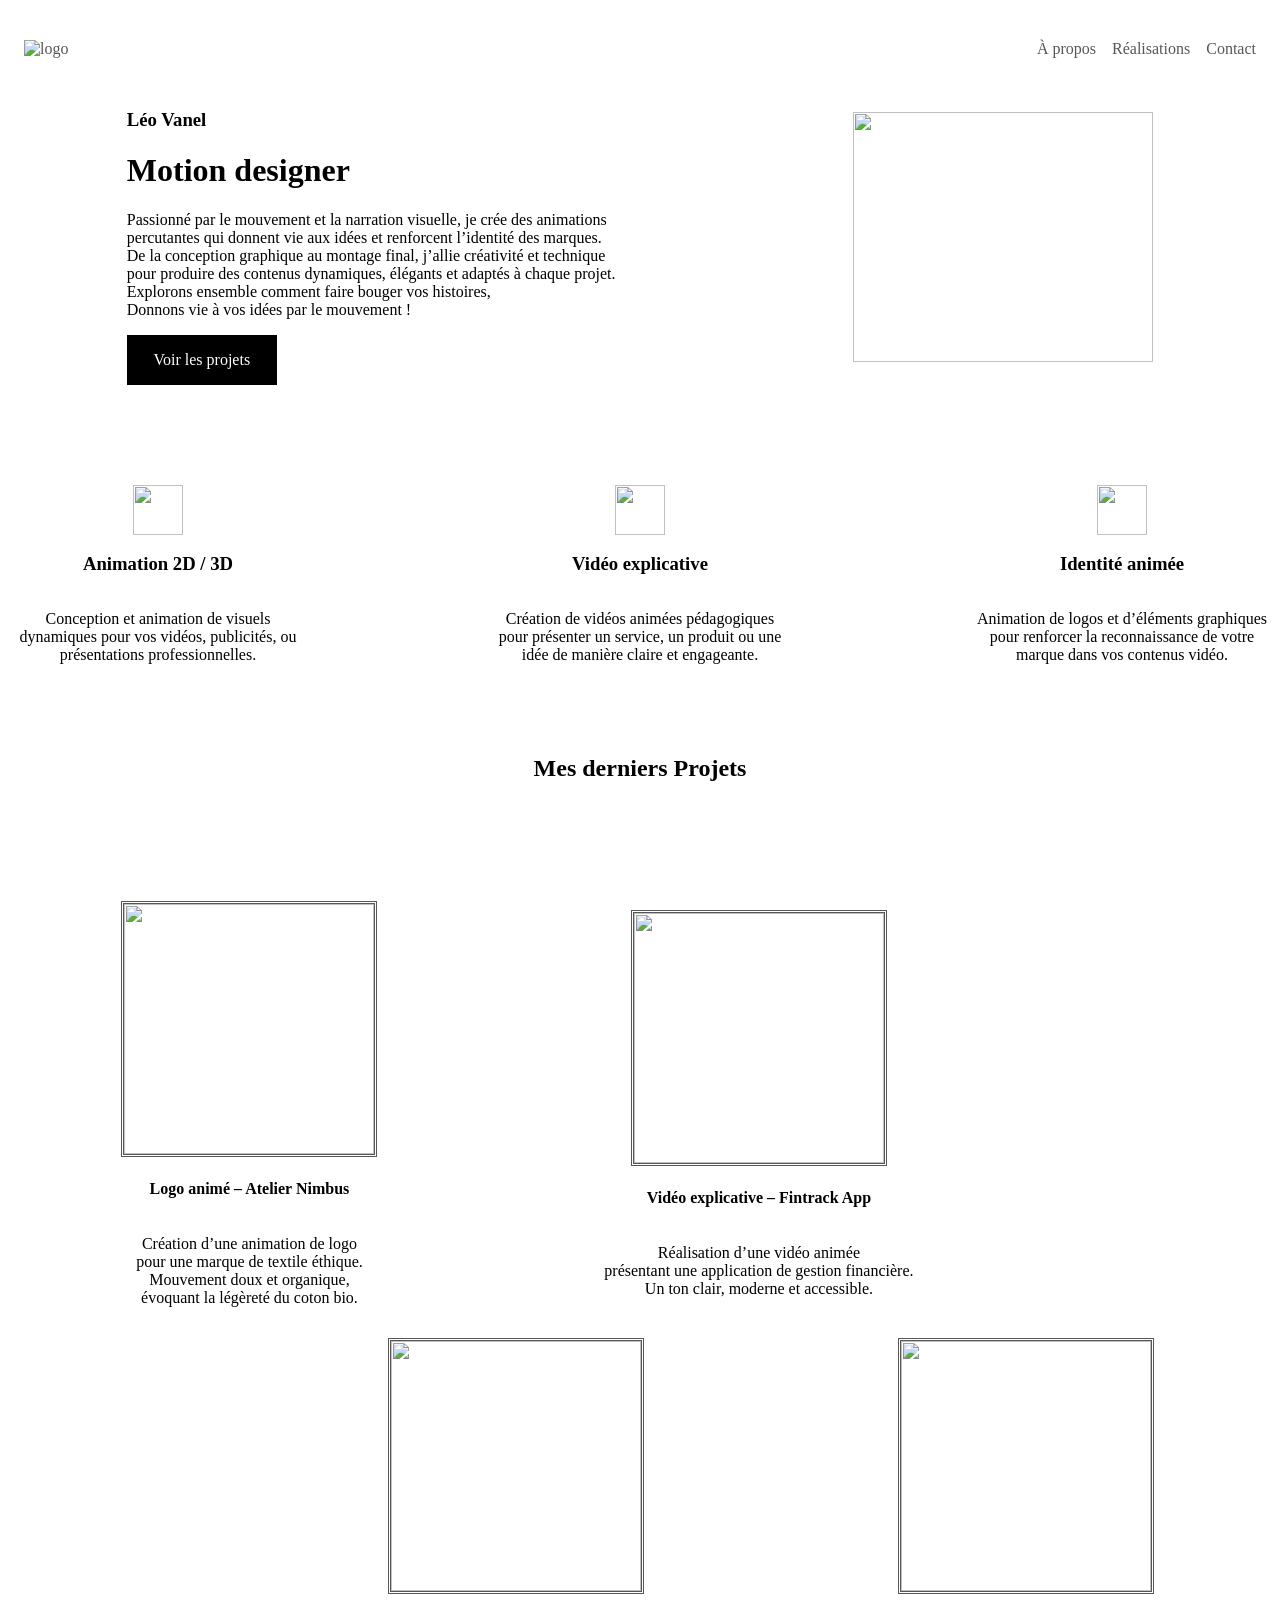
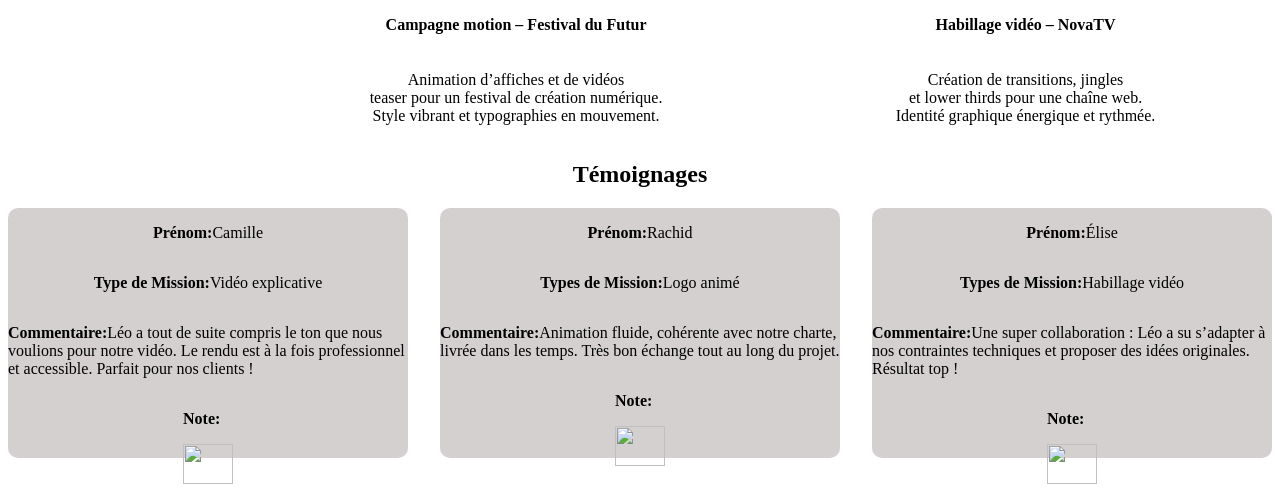
==== index.html @ 8148fadc "v2" ====
<!DOCTYPE html>
<html lang="en">
<head>
    <meta charset="UTF-8">
    <meta name="viewport" content="width=device-width, initial-scale=1.0">
    <link rel="stylesheet" href="style.css"/>
    <title>Léo Vanel Motion</title>
</head>
<body>
    <nav>
        <a class="logo" href="#">
         <img src="" alt="logo">
        </a>
        <ul>
            <li>
                <a href="#">À propos</a>
            </li>
            <li>
                <a href="#projets">Réalisations</a>
            </li>
            <li>
                <a href="#">Contact</a>
            </li>
        </ul>
    </nav>
    <header>
        <div class="presentation-text">
        <h3>Léo Vanel
         </h3>
        <h1>
            Motion designer
        </h1>
            <p>
            Passionné par le mouvement et la narration visuelle, je crée des animations <br> percutantes qui donnent vie aux idées et renforcent l’identité des marques. <br>
            De la conception graphique au montage final, j’allie créativité et technique <br> pour produire des contenus dynamiques, élégants et adaptés à chaque projet. <br>
            Explorons ensemble comment faire bouger vos histoires, <br>
            Donnons vie à vos idées par le mouvement !
        </p>
        <div class="button-container">
            <a href="#projets" class="button-primary" >Voir les projets</a>
        </div>
        </div>
        <div class="presentation">
            <img src="images/Image-1.png" alt="">
        </div>
        </div>
    </header>
        <div class="competences">
            <div class="competence">
                <img src="images/Image-2.png" alt="">
                <h3>
                    Animation 2D / 3D
                </h3>
                <p>
                    Conception et animation de visuels dynamiques pour vos vidéos, publicités, ou
                    présentations professionnelles.
                </p>
            </div>
             <div class="competence">
                <img src="images/Image-2.png" alt="">
                <h3>
                    Vidéo explicative
                </h3>
                <p>
                    Création de vidéos animées pédagogiques pour présenter un service, un produit
                    ou une idée de manière claire et engageante.
                </p>
            </div>
             <div class="competence">
                <img src="images/Image-2.png" alt="">
                <h3>
                    Identité animée
                </h3>
                <p>
                    Animation de logos et d’éléments graphiques pour renforcer la reconnaissance de
                    votre marque dans vos contenus vidéo.
                </p>
            </div>
        </div>
 <section id="realisations">
    <h2 id="projets">
        Mes derniers Projets
    </h2>
    <div class="projets1">
        <div class="images">
            <a href="#">
            <img src="images/Image-3.png" alt="">
        </a>
        <h4>
            Logo animé – Atelier Nimbus
        </h4>
            <p>
                Création d’une animation de logo <br> pour une marque de textile éthique. <br>
                Mouvement doux et organique, <br> évoquant la légèreté du coton bio.
            </p>
    </div>
    <div class="images">
         <a href="#">
            <img src="images/Image-3.png" alt="">
        </a>
        <h4>
            Vidéo explicative – Fintrack App
        </h4>
            <p>
                Réalisation d’une vidéo animée <br> présentant une application de gestion
                financière. <br> Un ton clair, moderne et accessible.
            </p>
    </div>
    </div>
    <div class="projets2">
        <div class="images">
         <a href="#">
            <img src="images/Image-3.png" alt="">
        </a>
        <h4>
            Campagne motion – Festival du Futur
        </h4>
        <p>
                Animation d’affiches et de vidéos <br> teaser pour un festival de création
                numérique. <br> Style vibrant et typographies en mouvement.
        </p>
        </div>
        <div class="images">
         <a href="#">
            <img src="images/Image-3.png" alt="">
        </a>
        <h4>
            Habillage vidéo – NovaTV
        </h4>
        <p>
                Création de transitions, jingles <br> et lower thirds pour une chaîne web. <br>
                Identité graphique énergique et rythmée.
        </p>
        </div>
    </div>
</section>
<section id="retours">
    <h2>
    Témoignages
    </h2>
<div class="temoignages">
    <div class="temoignage">
        <p>
                <strong>Prénom:</strong>Camille
        </p>
        <p>
             <strong>Type de Mission:</strong>Vidéo explicative
        </p>
        <p>
                <strong>Commentaire:</strong>Léo a tout de suite compris le ton que nous        voulions pour notre vidéo. Le
                rendu est à la fois professionnel et accessible. Parfait pour nos clients !
        </p>
        <div class="note">
             <p>
                <strong>Note:</strong>
            </p>
             <img src="images/evaluation (1).png" alt="">
        </div>
    
    </div>
    <div class="temoignage">
        <p>
                <strong>Prénom:</strong>Rachid
        </p>
        <p>
             <strong>Types de Mission:</strong>Logo animé
        </p>
        <p>
             <strong>Commentaire:</strong>Animation fluide, cohérente avec notre charte, livrée dans les temps. Très
             bon échange tout au long du projet.
        </p>
        <div class="note">
            <p>
            <strong>Note:</strong>
        </p>
            <img src="images/evaluation (1).png" alt="">
        </div>
    </div>
    <div class="temoignage">
        <p>
            <strong>Prénom:</strong>Élise
        </p>
        <p>
            <strong>Types de Mission:</strong>Habillage vidéo
        </p>
        <p>
            <strong>Commentaire:</strong>Une super collaboration : Léo a su s’adapter à nos contraintes techniques
            et proposer des idées originales. Résultat top !
        </p>
        <div class="note">
            <p>
            <strong>Note:</strong>
        </p>
            <img src="images/evaluation.png" alt="">
        </div>
    </div>


</div>


</section>

</body>
</html>
---- style.css ----
a{
    text-decoration: none;
    color: rgb(89, 86, 86);
}
body{

}

ul{
    list-style-type: none;
}

nav ul{
    display: flex;
    gap: 16px;
    justify-content: space-between;
    flex-direction: row;
}

nav{
     display: flex;
     align-items: center;
     justify-content: space-between;
     padding: 16px 16px;
}


nav a:hover{
    color: black;
}

 .button-container{
    display: flex;
    gap:16px
 }

 .button-primary{
    display: flex;
    border-radius: 0px;
    background-color: black;
    width: 150px;
    height: 50px;
    align-items: center;
    justify-content: center;
    color: white;
 }

.button-primary:hover{
    transform: scale(1.03);
}

 .presentation{
    display: flex;
    justify-content: flex-end;
    align-items: center;
 }

  .presentation img{
         width: 300px;
         height: 250px;
         object-fit: cover;
  }

header{
    display: flex;
    justify-content: space-around;
    flex-direction: row;
}

.competences{
    display: flex;
    justify-content: space-between;
    align-items: center;
    flex-direction: row;
    margin-top: 100px;
}
.competence{
    display: flex;
    flex-direction: column;
    align-items: center;
    border-radius: 1px;
    width: 300px;
    height: 100px;
    text-align: center;
    justify-content: space-between;
}

.competence img{
    width: 50px;
    height: 50px;
}

#realisations{
    display: flex;
    margin-top: 150px;
    flex-direction: column;
}

h2{
    display: flex;
    justify-content: center;
}

.projets1{
    display: flex;
    justify-content: space-around;
    margin-top: 100px;
    margin-right: 245px;
}

.projets2{
    display: flex;
    justify-content: space-around;
    margin-left: 245px;
    margin-top: 15px;
}
#realisations img{
    width: 250px;
    height: 250px;
    border-style: double;
    border-width: 50%;
}

.images{
    display: flex;
    flex-direction: column;
    align-items: center;
    justify-content: center;
    text-align: center;
}
.images:hover{
    transform: scale(1.03);
}
#temoignages{
    display: flex;
    margin-top: 15px;
    justify-content: center;
}

.temoignage{
    display: flex;
    border-radius: 10px;
    background-color: rgb(212, 208, 208);
    width: 400px;
    height: 250px;
    justify-content: space-between;
    color: black;
    flex-direction: column;
    align-items: center;
}
.temoignages{
    display: flex;
    justify-content: space-between;
}

.temoignage img{
    width: 50px;
    height: 40px;
    object-fit: cover;
    
    
}
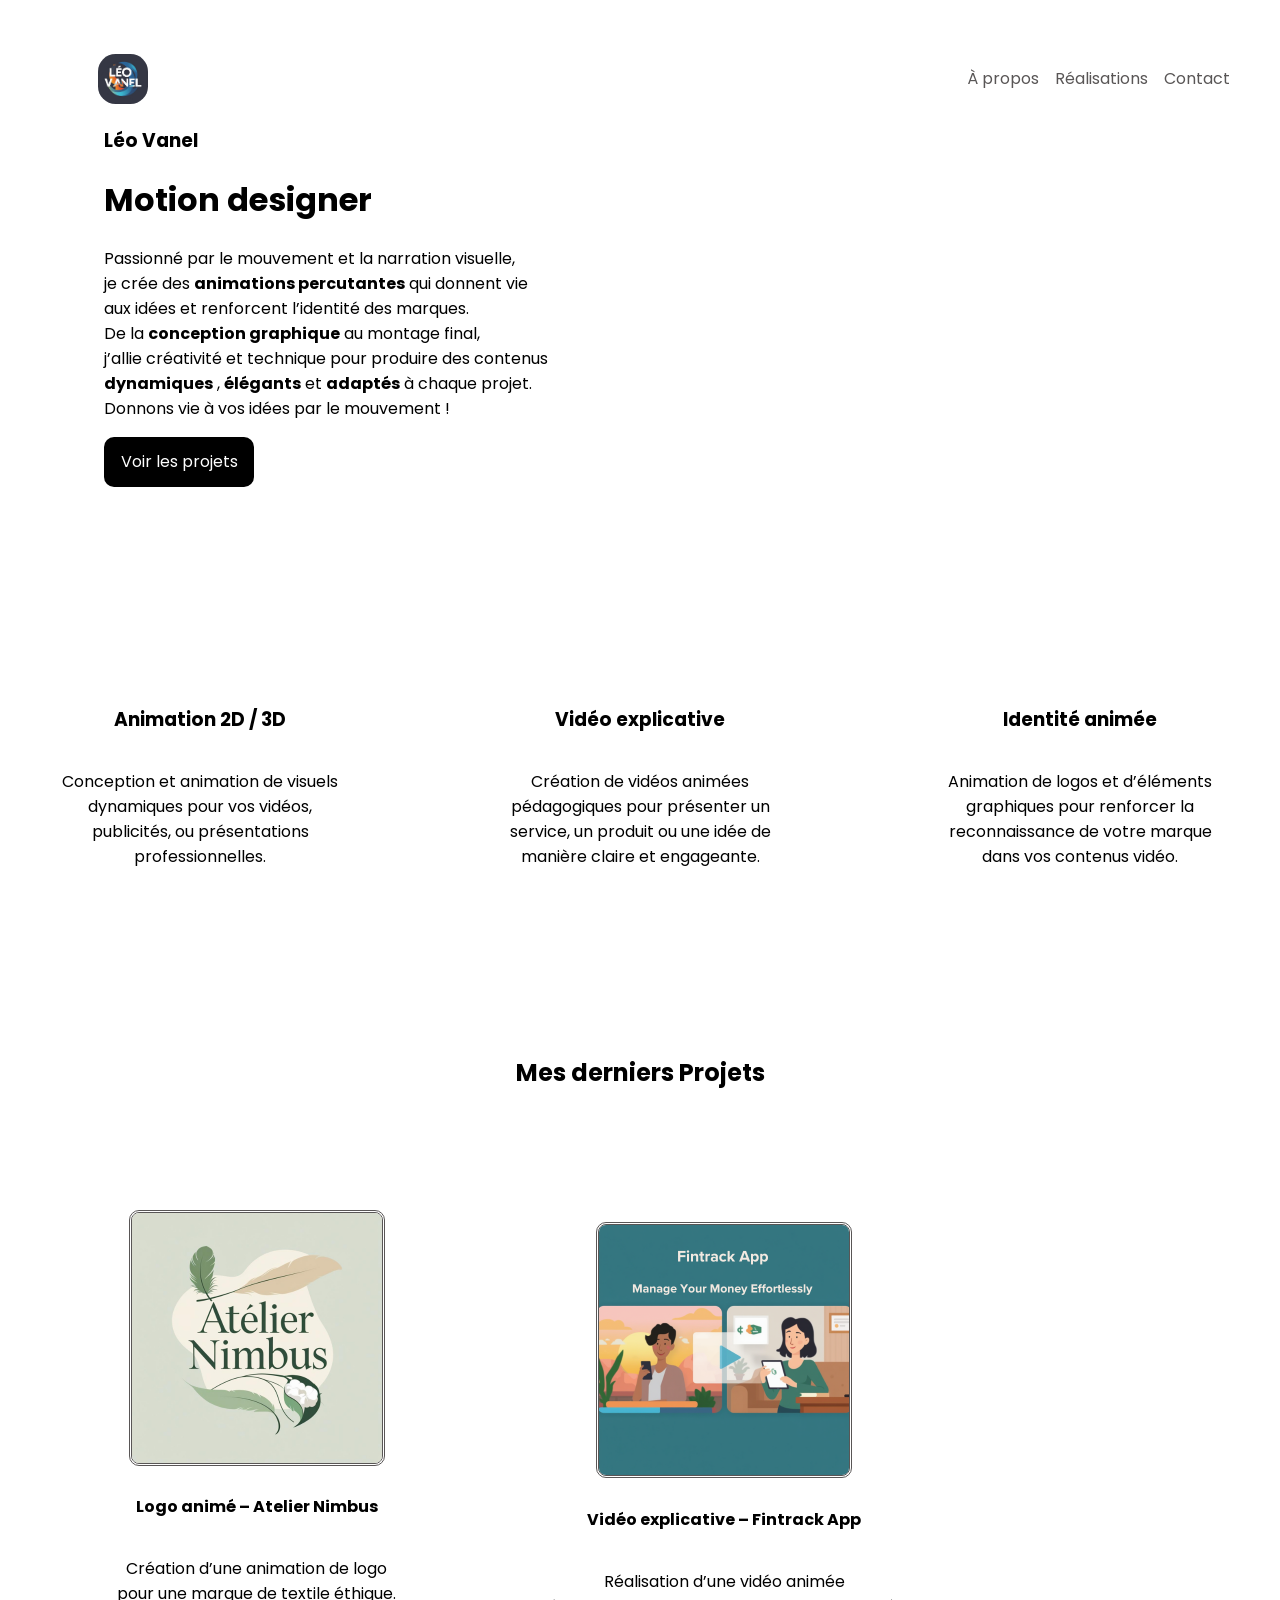
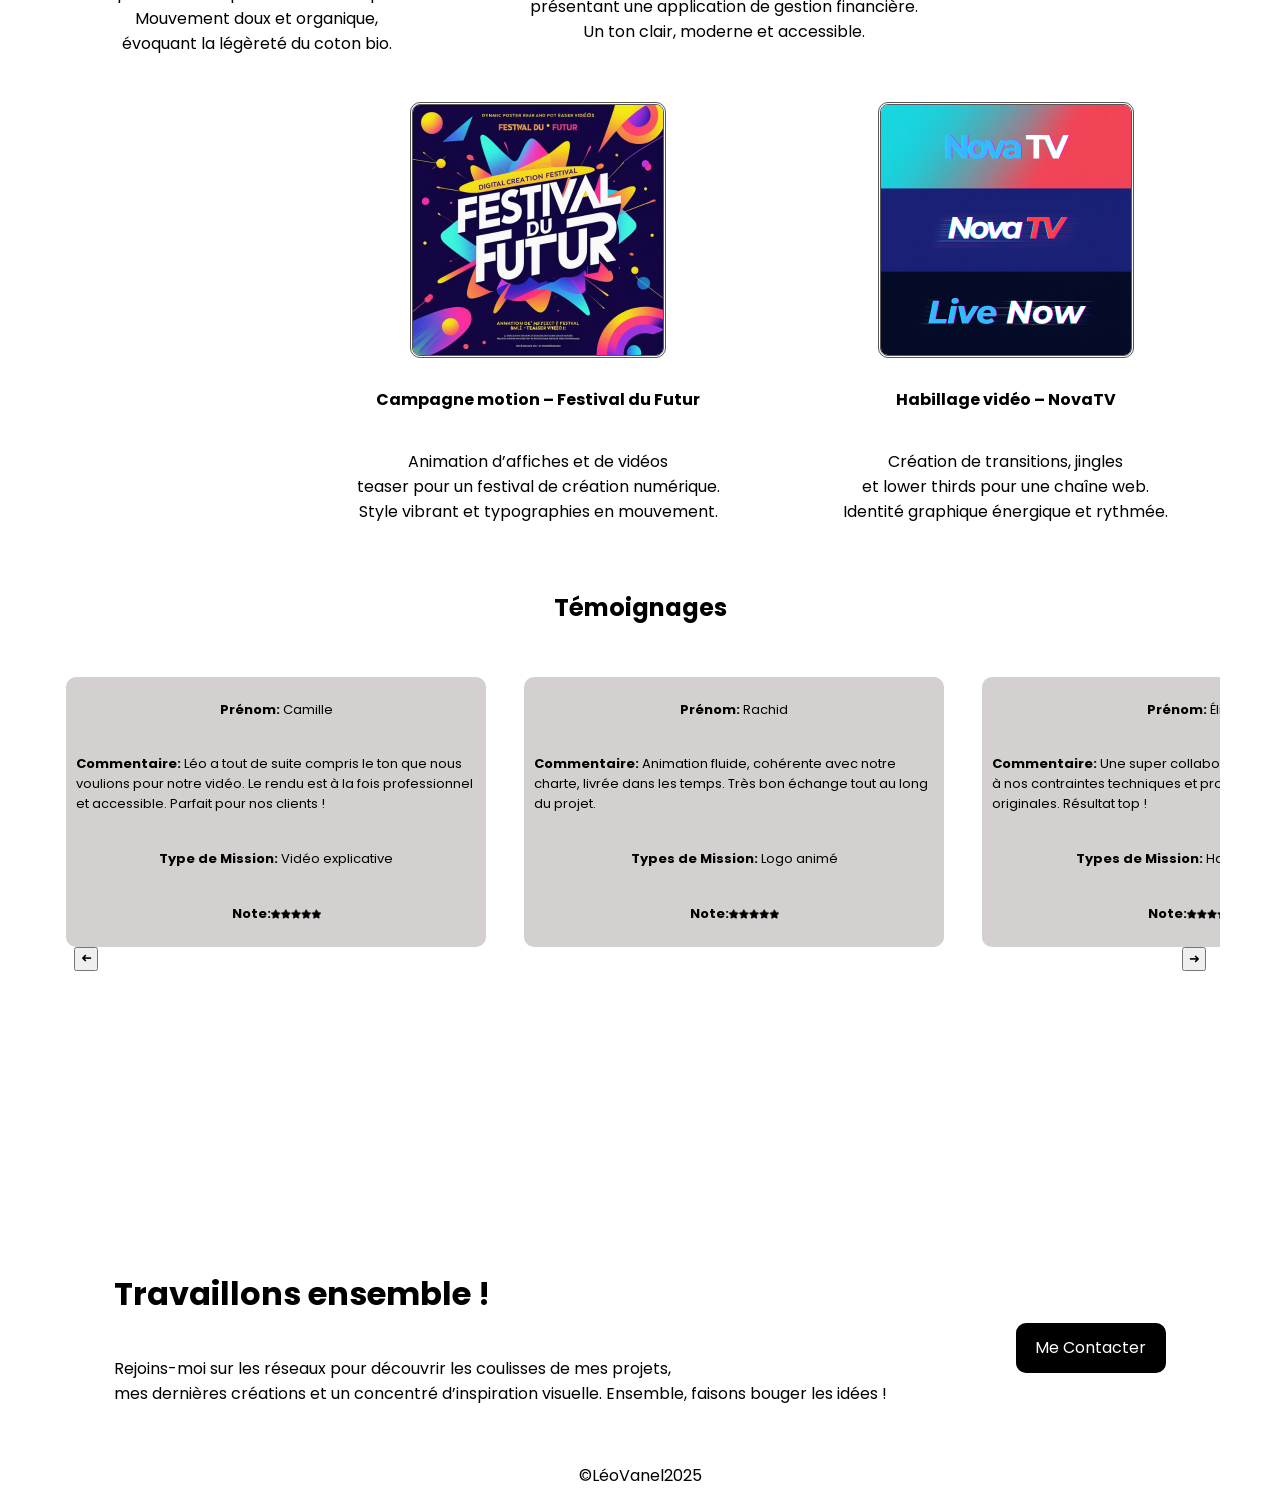
==== commit 1f2b5e8f: "update" ====
--- a/index.html
+++ b/index.html
@@ -4,26 +4,29 @@
     <meta charset="UTF-8">
     <meta name="viewport" content="width=device-width, initial-scale=1.0">
     <link rel="stylesheet" href="style.css"/>
+    <style>
+        @import url('https://fonts.googleapis.com/css2?family=Poppins:ital,wght@0,100;0,200;0,300;0,400;0,500;0,600;0,700;0,800;0,900;1,100;1,200;1,300;1,400;1,500;1,600;1,700;1,800;1,900&display=swap');
+    </style>
     <title>Léo Vanel Motion</title>
 </head>
 <body>
     <nav>
         <a class="logo" href="#">
-         <img src="" alt="logo">
+         <img src="assets/images/Léo Vanel Logo - Contemporary Wordmark (1).png" alt="logo">
         </a>
         <ul>
             <li>
-                <a href="#">À propos</a>
+                <a href="#contacter">À propos</a>
             </li>
             <li>
                 <a href="#projets">Réalisations</a>
             </li>
             <li>
-                <a href="#">Contact</a>
+                <a href="#contacter">Contact</a>
             </li>
         </ul>
     </nav>
-    <header>
+<header>
         <div class="presentation-text">
         <h3>Léo Vanel
          </h3>
@@ -31,9 +34,8 @@
             Motion designer
         </h1>
             <p>
-            Passionné par le mouvement et la narration visuelle, je crée des animations <br> percutantes qui donnent vie aux idées et renforcent l’identité des marques. <br>
-            De la conception graphique au montage final, j’allie créativité et technique <br> pour produire des contenus dynamiques, élégants et adaptés à chaque projet. <br>
-            Explorons ensemble comment faire bouger vos histoires, <br>
+            Passionné par le mouvement et la narration visuelle, <br> je crée des <strong>animations percutantes</strong> qui donnent vie <br> aux idées et renforcent l’identité des marques. <br>
+            De la <strong>conception graphique</strong> au montage final, <br> j’allie créativité et technique pour produire des contenus <br> <strong>dynamiques</strong> , <strong>élégants</strong> et <strong>adaptés</strong> à chaque projet. <br>
             Donnons vie à vos idées par le mouvement !
         </p>
         <div class="button-container">
@@ -41,13 +43,17 @@
         </div>
         </div>
         <div class="presentation">
-            <img src="images/Image-1.png" alt="">
-        </div>
-        </div>
-    </header>
+            <video autoplay muted loop>
+                    <source src="assets/images/Projet étudiant de Motion Design  Projet de diplôme.mp4">
+                </video>
+        </div>
+        </div>
+</header>
         <div class="competences">
             <div class="competence">
-                <img src="images/Image-2.png" alt="">
+                <video autoplay muted loop>
+                    <source src="assets/images/3d Gif Animation.mp4">
+                </video>
                 <h3>
                     Animation 2D / 3D
                 </h3>
@@ -56,8 +62,10 @@
                     présentations professionnelles.
                 </p>
             </div>
-             <div class="competence">
-                <img src="images/Image-2.png" alt="">
+            <div class="competence">
+                <video autoplay muted loop>
+                    <source src="assets/images/Vidéo de présentation motion design pour MAYBE (30s).mp4">
+                </video>
                 <h3>
                     Vidéo explicative
                 </h3>
@@ -66,8 +74,10 @@
                     ou une idée de manière claire et engageante.
                 </p>
             </div>
-             <div class="competence">
-                <img src="images/Image-2.png" alt="">
+            <div class="competence">
+                <video autoplay muted loop>
+                    <source src="assets/images/Logo Animation in After Effects.mp4">
+                </video>
                 <h3>
                     Identité animée
                 </h3>
@@ -77,15 +87,15 @@
                 </p>
             </div>
         </div>
- <section id="realisations">
-    <h2 id="projets">
+<section id="realisations">
+        <h2 id="projets">
         Mes derniers Projets
-    </h2>
-    <div class="projets1">
+         </h2>
+     <div class="projets1">
         <div class="images">
-            <a href="#">
-            <img src="images/Image-3.png" alt="">
-        </a>
+          <a href="#">
+            <img src="assets/images/Design sans titre.png" alt="">
+          </a>
         <h4>
             Logo animé – Atelier Nimbus
         </h4>
@@ -93,36 +103,36 @@
                 Création d’une animation de logo <br> pour une marque de textile éthique. <br>
                 Mouvement doux et organique, <br> évoquant la légèreté du coton bio.
             </p>
-    </div>
-    <div class="images">
-         <a href="#">
-            <img src="images/Image-3.png" alt="">
-        </a>
+       </div>
+      <div class="images">
+          <a href="#">
+            <img src="assets/images/app.png" alt="">
+          </a>
         <h4>
             Vidéo explicative – Fintrack App
         </h4>
             <p>
-                Réalisation d’une vidéo animée <br> présentant une application de gestion
-                financière. <br> Un ton clair, moderne et accessible.
-            </p>
-    </div>
-    </div>
-    <div class="projets2">
+                 Réalisation d’une vidéo animée <br> présentant une application de gestion
+                 financière. <br> Un ton clair, moderne et accessible.
+            </p>
+       </div>
+    </div>
+     <div class="projets2">
         <div class="images">
          <a href="#">
-            <img src="images/Image-3.png" alt="">
+            <img src="assets/images/festival.png" alt="">
         </a>
         <h4>
             Campagne motion – Festival du Futur
         </h4>
         <p>
-                Animation d’affiches et de vidéos <br> teaser pour un festival de création
-                numérique. <br> Style vibrant et typographies en mouvement.
-        </p>
-        </div>
-        <div class="images">
+             Animation d’affiches et de vidéos <br> teaser pour un festival de création
+             numérique. <br> Style vibrant et typographies en mouvement.
+        </p>
+       </div>
+     <div class="images">
          <a href="#">
-            <img src="images/Image-3.png" alt="">
+            <img src="assets/images/NOVA (1).png" alt="">
         </a>
         <h4>
             Habillage vidéo – NovaTV
@@ -131,75 +141,113 @@
                 Création de transitions, jingles <br> et lower thirds pour une chaîne web. <br>
                 Identité graphique énergique et rythmée.
         </p>
-        </div>
-    </div>
+     </div>
+  </div>
 </section>
 <section id="retours">
     <h2>
     Témoignages
     </h2>
-<div class="temoignages">
+    <div class="temoignages">
+        <ul class="list">
+        <li class="item">
+        <div class="temoignage">
+             <p>
+                <strong>Prénom:</strong> Camille
+             </p>
+             <p>
+                <strong>Commentaire:</strong> Léo a tout de suite compris le ton que nous        voulions pour notre vidéo. Le
+                rendu est à la fois professionnel et accessible. Parfait pour nos clients !
+             </p>
+             <p>
+             <strong>Type de Mission:</strong> Vidéo explicative
+             </p>
+        <div class="note">
+             <p>
+                <strong>Note:</strong>
+             </p>
+             <img src="assets/images/evaluation (1).png" alt="">
+        </div>
+     </div>
+     </li>
+     <li class="item">
     <div class="temoignage">
+            <p>
+                <strong>Prénom:</strong> Rachid
+            </p>
+            <p>
+             <strong>Commentaire:</strong> Animation fluide, cohérente avec notre charte, livrée dans les temps. Très
+             bon échange tout au long du projet.
+             </p>
+            <p>
+             <strong>Types de Mission:</strong> Logo animé
+             </p>
+        <div class="note">
+            <p>
+            <strong>Note:</strong>
+            </p>
+            <img src="assets/images/evaluation (1).png" alt="">
+        </div>
+    </div>
+    </li>
+    <li class="item">
+    <div class="temoignage">
+            <p>
+            <strong>Prénom:</strong> Élise
+            </p>
+            <p>
+            <strong>Commentaire:</strong> Une super collaboration : Léo a su s’adapter à nos contraintes techniques
+            et proposer des idées originales. Résultat top !
+            </p>
+            <p>
+            <strong>Types de Mission:</strong> Habillage vidéo
+            </p>
+        <div class="note">
+            <p>
+            <strong>Note:</strong> 
+            </p>
+            <img src="assets/images/evaluation.png" alt="">
+        </div>
+    </div>
+    </li>
+    </ul>
+    <div>
+         <button class="button button--previous" type="button">➜</button>
+         <button class="button button--next" type="button">➜</button>
+    </div>
+   </div>
+</section>
+<footer>
+    <div class="footer">
+        <div class="foot">
+            <h1 id="contacter">Travaillons ensemble !</h1>
         <p>
-                <strong>Prénom:</strong>Camille
-        </p>
-        <p>
-             <strong>Type de Mission:</strong>Vidéo explicative
-        </p>
-        <p>
-                <strong>Commentaire:</strong>Léo a tout de suite compris le ton que nous        voulions pour notre vidéo. Le
-                rendu est à la fois professionnel et accessible. Parfait pour nos clients !
-        </p>
-        <div class="note">
-             <p>
-                <strong>Note:</strong>
-            </p>
-             <img src="images/evaluation (1).png" alt="">
-        </div>
-    
-    </div>
-    <div class="temoignage">
-        <p>
-                <strong>Prénom:</strong>Rachid
-        </p>
-        <p>
-             <strong>Types de Mission:</strong>Logo animé
-        </p>
-        <p>
-             <strong>Commentaire:</strong>Animation fluide, cohérente avec notre charte, livrée dans les temps. Très
-             bon échange tout au long du projet.
-        </p>
-        <div class="note">
-            <p>
-            <strong>Note:</strong>
-        </p>
-            <img src="images/evaluation (1).png" alt="">
-        </div>
-    </div>
-    <div class="temoignage">
-        <p>
-            <strong>Prénom:</strong>Élise
-        </p>
-        <p>
-            <strong>Types de Mission:</strong>Habillage vidéo
-        </p>
-        <p>
-            <strong>Commentaire:</strong>Une super collaboration : Léo a su s’adapter à nos contraintes techniques
-            et proposer des idées originales. Résultat top !
-        </p>
-        <div class="note">
-            <p>
-            <strong>Note:</strong>
-        </p>
-            <img src="images/evaluation.png" alt="">
-        </div>
-    </div>
+            Rejoins-moi sur les réseaux pour découvrir les coulisses de mes projets, <br> mes dernières créations et un concentré d’inspiration visuelle. Ensemble, faisons bouger les idées !
+        </p>
+        <div class="icons">
+            <a href="https://discord.com/" target="_blank">
+              <img src="assets/icons/discord.png" alt="">
+            </a>
+            <a href="https://www.facebook.com/?locale=fr_FR" target="_blank">
+             <img src="assets/icons/facebook.png" alt="">
+            </a>
+            <a href="https://dribbble.com/" target="_blank">
+                <img src="assets/icons/dribbble.png" alt="">
+           </a>
+           <a href="https://www.instagram.com/" target="_blank">
+             <img src="assets/icons/instagram.png" alt="">
+           </a>
+           <a href="https://www.behance.net/" target="_blank">
+              <img src="assets/icons/behance.png" alt="">
+           </a>
+        </div>
+        </div>
+        <div class="button-container2">
+            <a href="#contacter" class="button-primary" >Me Contacter</a>
+        </div>
+    </div> 
 
-
-</div>
-
-
-</section>
-
+    <p>©LéoVanel2025</p>
+</footer>
 </body>
 </html>
--- a/style.css
+++ b/style.css
@@ -1,27 +1,41 @@
+body{
+    margin: 50px 50px 0px 50px;
+    font-family: "Poppins", sans-serif;
+}
+
 a{
     text-decoration: none;
     color: rgb(89, 86, 86);
 }
-body{
-
-}
 
 ul{
     list-style-type: none;
 }
 
+.logo img{
+    display: flex;
+    width: 50px;
+    height: 50px;
+    border-radius: 35%;
+}
+
+.logo:hover{
+    transform: scale(1.05);
+}
+
 nav ul{
     display: flex;
     gap: 16px;
     justify-content: space-between;
     flex-direction: row;
+    flex-wrap: wrap;
 }
 
 nav{
      display: flex;
      align-items: center;
      justify-content: space-between;
-     padding: 16px 16px;
+     margin-left: 48px;
 }
 
 
@@ -36,7 +50,7 @@
 
  .button-primary{
     display: flex;
-    border-radius: 0px;
+    border-radius: 10px;
     background-color: black;
     width: 150px;
     height: 50px;
@@ -55,16 +69,20 @@
     align-items: center;
  }
 
-  .presentation img{
-         width: 300px;
+  .presentation video{
+         width: 470px;
          height: 250px;
          object-fit: cover;
+         border-radius: 10px;
+    
   }
 
 header{
     display: flex;
     justify-content: space-around;
     flex-direction: row;
+    flex-wrap: wrap;
+    gap: 50px;
 }
 
 .competences{
@@ -73,6 +91,7 @@
     align-items: center;
     flex-direction: row;
     margin-top: 100px;
+    flex-wrap: wrap;
 }
 .competence{
     display: flex;
@@ -80,20 +99,26 @@
     align-items: center;
     border-radius: 1px;
     width: 300px;
+    text-align: center;
+    justify-content: space-between;
+}
+
+.competence video{
+    width: 100px;
     height: 100px;
-    text-align: center;
-    justify-content: space-between;
-}
-
-.competence img{
-    width: 50px;
-    height: 50px;
+    border-radius: 10px;
+    object-fit: cover;
+}
+
+.competence:hover{
+    transform: scale(1.05);
 }
 
 #realisations{
     display: flex;
     margin-top: 150px;
     flex-direction: column;
+    flex-wrap: wrap;
 }
 
 h2{
@@ -106,6 +131,8 @@
     justify-content: space-around;
     margin-top: 100px;
     margin-right: 245px;
+    flex-wrap: wrap;
+    margin-bottom: 15px;
 }
 
 .projets2{
@@ -113,12 +140,20 @@
     justify-content: space-around;
     margin-left: 245px;
     margin-top: 15px;
+    flex-wrap: wrap;
 }
 #realisations img{
     width: 250px;
     height: 250px;
     border-style: double;
     border-width: 50%;
+    border-radius: 10px;
+   flex-wrap: wrap;
+}
+
+#retours{
+    margin-bottom: 0px;
+    margin-top: 50px;
 }
 
 .images{
@@ -127,15 +162,12 @@
     align-items: center;
     justify-content: center;
     text-align: center;
+    
 }
 .images:hover{
     transform: scale(1.03);
 }
-#temoignages{
-    display: flex;
-    margin-top: 15px;
-    justify-content: center;
-}
+
 
 .temoignage{
     display: flex;
@@ -147,16 +179,102 @@
     color: black;
     flex-direction: column;
     align-items: center;
-}
+    padding: 10px;
+    flex-wrap: wrap;
+    font-size: small;
+}
+
 .temoignages{
     display: flex;
     justify-content: space-between;
-}
+    gap: 10px;
+    align-items: center;
+    position: relative;
+}
+
+
+.button {
+  position: absolute;
+  top: 50%;
+  align-items: center;
+  width: 1.5rem;
+  height: 1.5rem;
+  justify-content: center;
+  display: flex;
+}
+
+.button--previous {
+  left: 1.5rem;
+
+  transform: rotate(180deg);
+}
+
+.button--next {
+  right: 1.5rem;
+}
+
 
 .temoignage img{
     width: 50px;
     height: 40px;
     object-fit: cover;
+}
+
+.note{
+    display: flex;
+    align-items: center;
+}
+
+.list {
+  display: flex;
+  gap: 8px;
+  padding: 16px;
+
+  list-style: none;
+  overflow-x: scroll;
+  scroll-snap-type: x mandatory;
+}
+
+.item {
+  flex-shrink: 0;
+  width: 450px;
+  height: 60vh;
+  background-color: #FFF;
+  scroll-snap-align: center;
+}
+
+.list::-webkit-scrollbar {
+  display: none;
+}
+
+ .button-container2{
+    display: flex;
+    gap:16px;
+    justify-content: center;
+    align-items: center;
+
+ }
+
+ .footer{
+    display: flex;
+    justify-content: center;
+    flex-direction: row;
+    justify-content: space-around;
     
-    
-}+ }
+ .foot{
+    display: flex;
+    flex-direction: column;
+ }
+
+ .icons{
+    display: flex;
+    flex-direction: row;
+    gap: 10px;
+ }
+
+ footer p{
+    display: flex;
+    justify-content: center;
+    align-items: center;
+ }
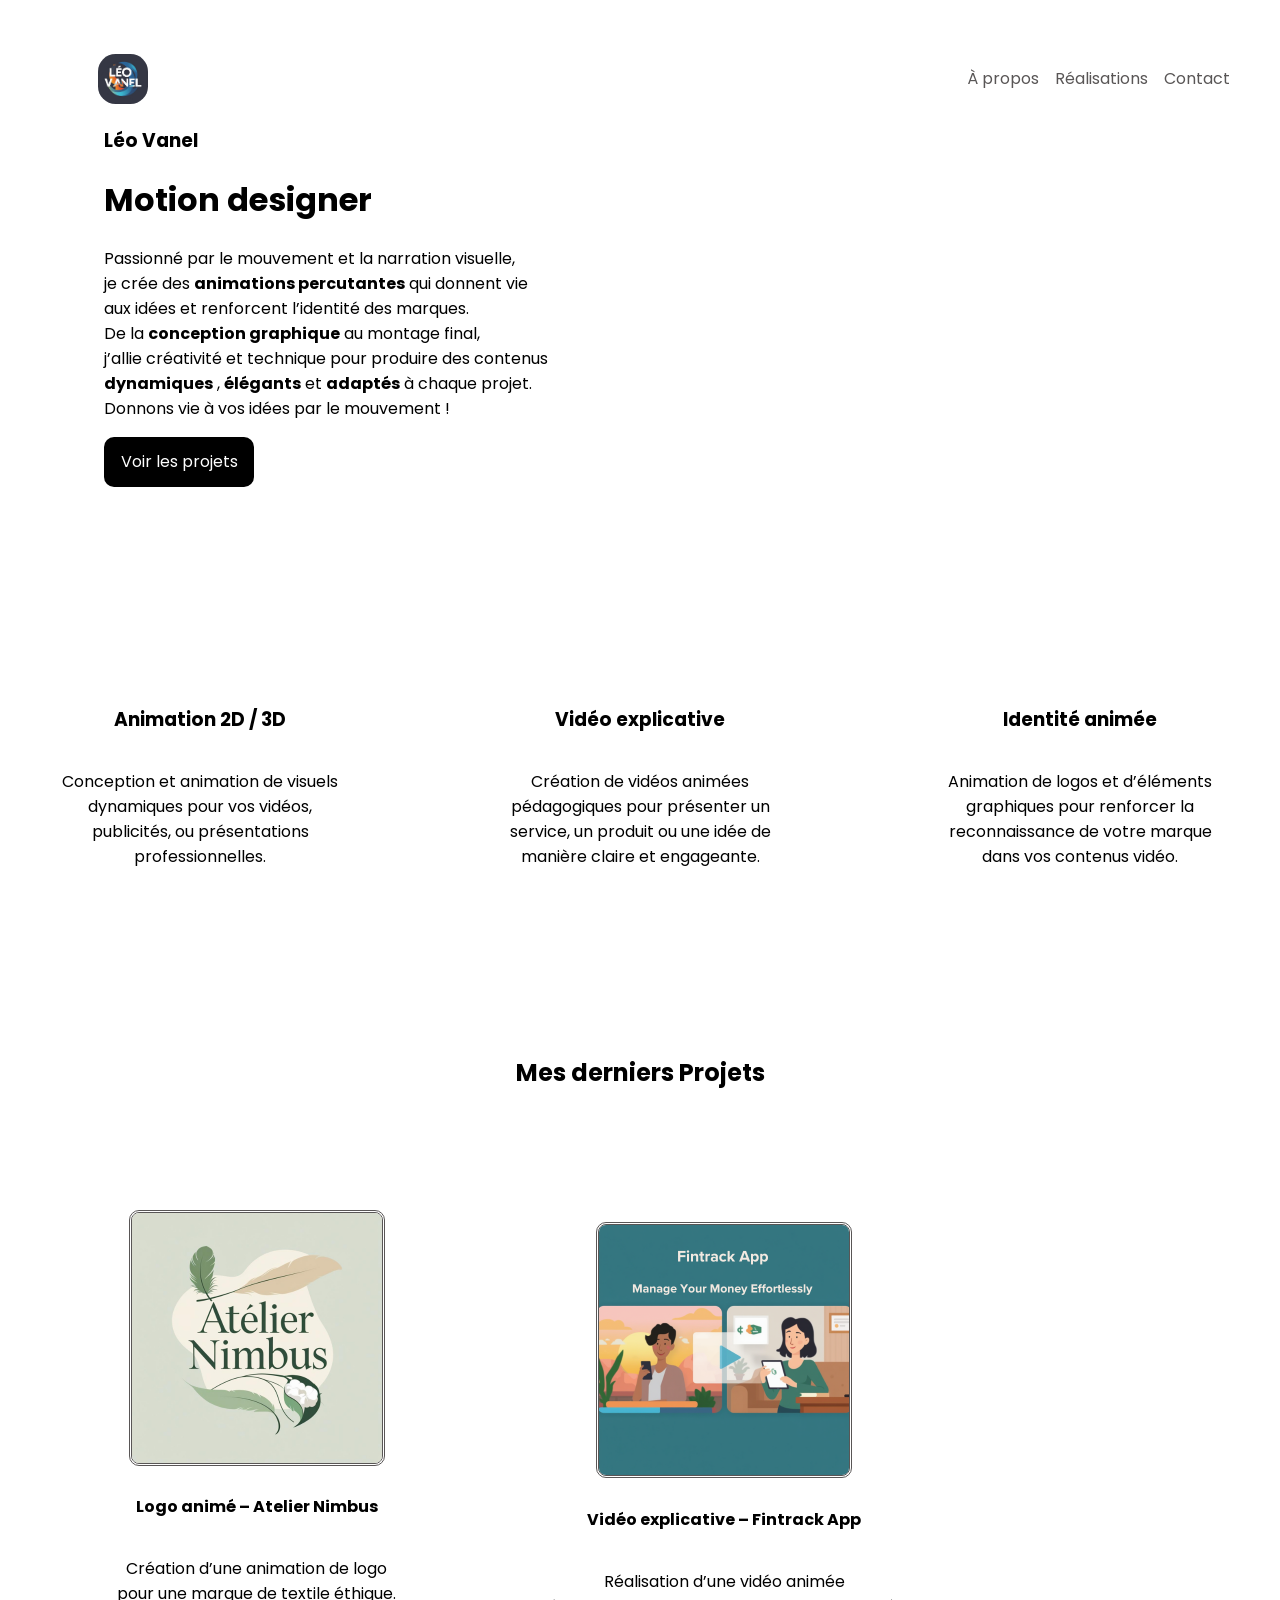
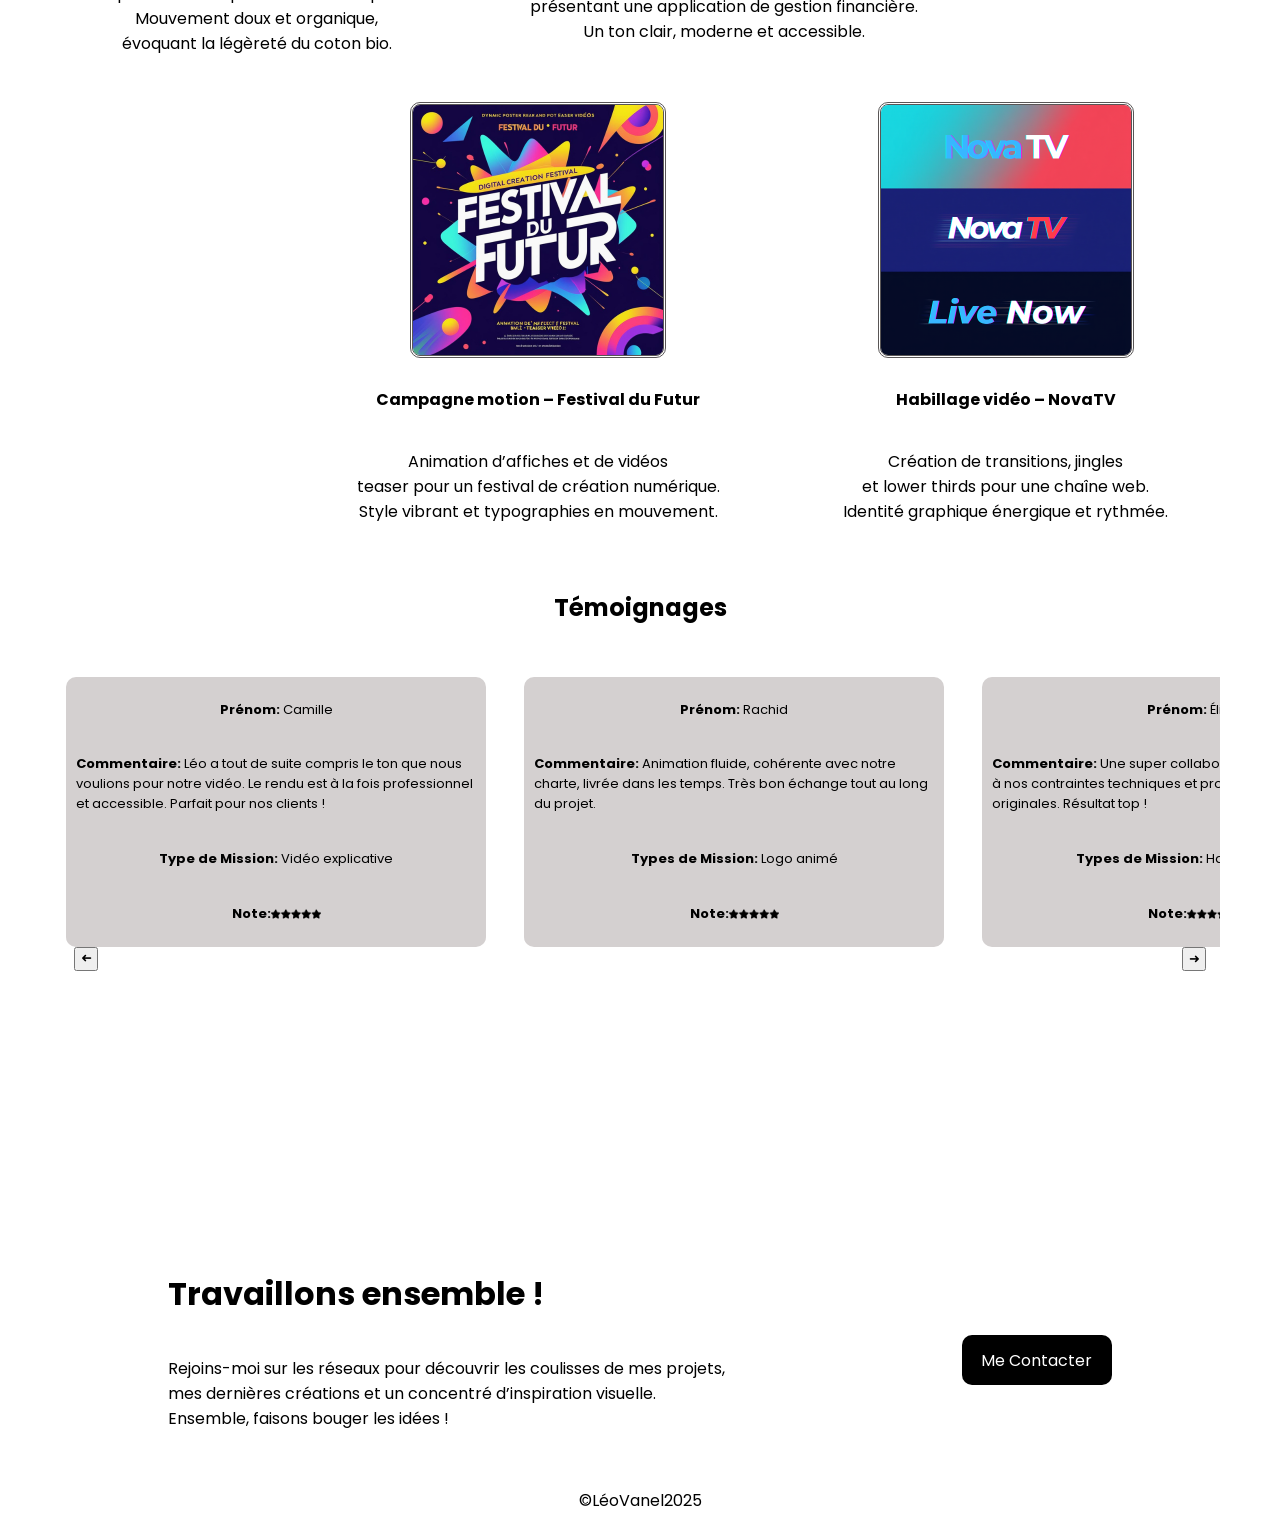
==== commit 1373cac1: "update2" ====
--- a/index.html
+++ b/index.html
@@ -222,7 +222,7 @@
         <div class="foot">
             <h1 id="contacter">Travaillons ensemble !</h1>
         <p>
-            Rejoins-moi sur les réseaux pour découvrir les coulisses de mes projets, <br> mes dernières créations et un concentré d’inspiration visuelle. Ensemble, faisons bouger les idées !
+            Rejoins-moi sur les réseaux pour découvrir les coulisses de mes projets, <br> mes dernières créations et un concentré d’inspiration visuelle. <br>Ensemble, faisons bouger les idées !
         </p>
         <div class="icons">
             <a href="https://discord.com/" target="_blank">
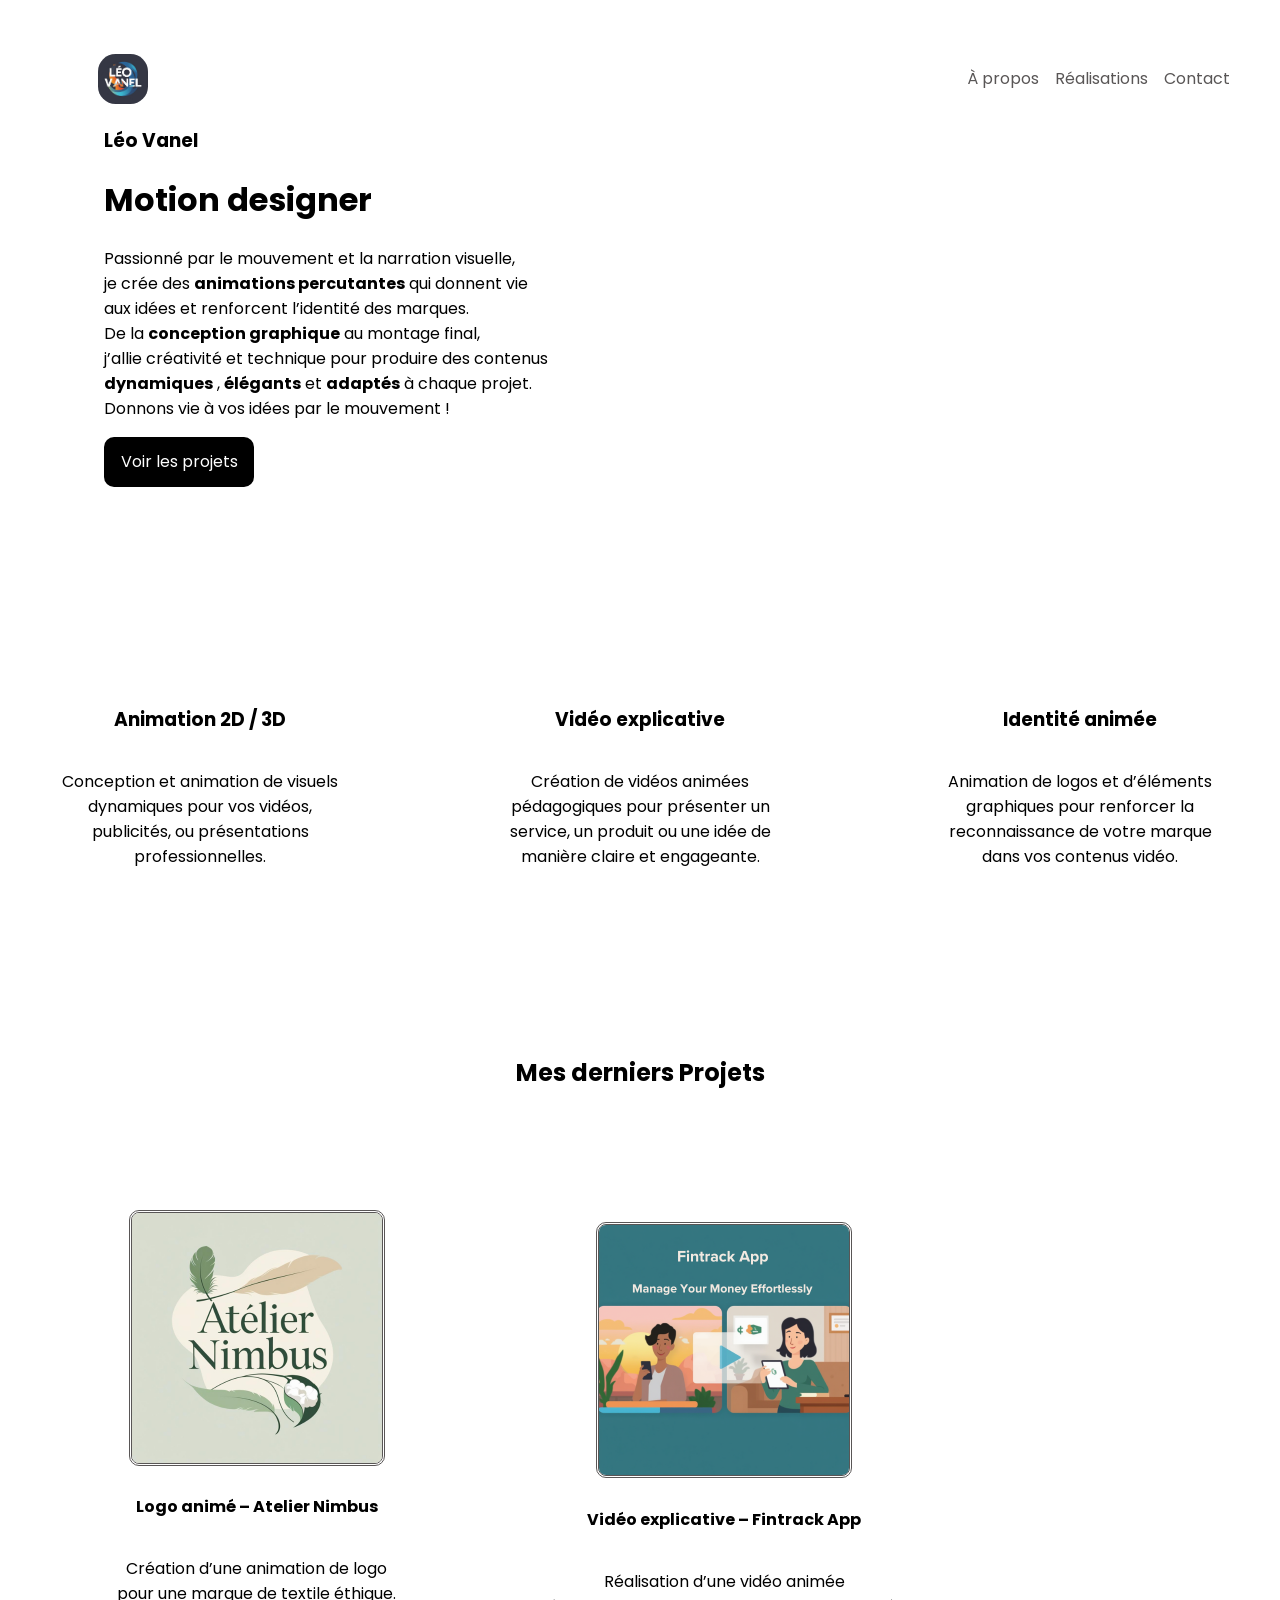
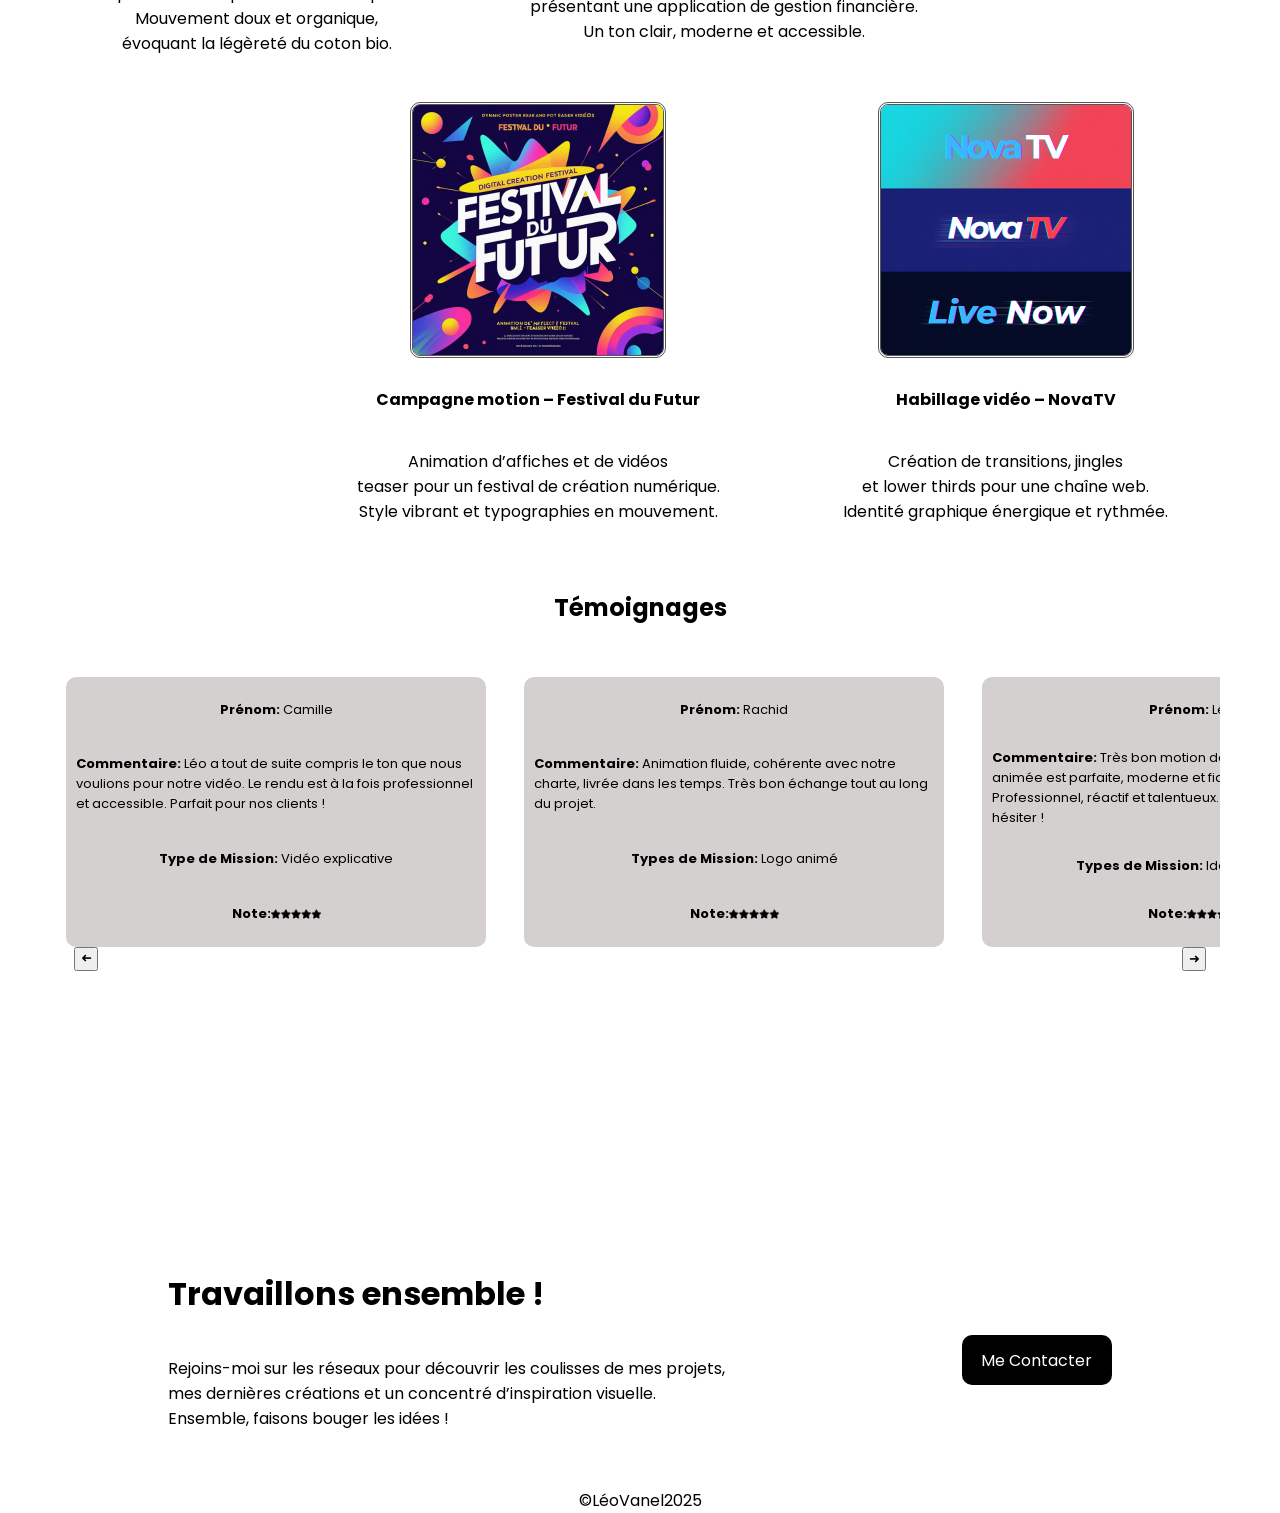
==== commit 98ef19ab: "update3" ====
--- a/index.html
+++ b/index.html
@@ -189,6 +189,25 @@
             <img src="assets/images/evaluation (1).png" alt="">
         </div>
     </div>
+     </li>
+     <li class="item">
+    <div class="temoignage">
+            <p>
+                <strong>Prénom:</strong> Léa
+            </p>
+            <p>
+             <strong>Commentaire:</strong> Très bon motion designer ! Mon identité animée est parfaite, moderne et fidèle à ma marque. Professionnel, réactif et talentueux. Je recommande sans hésiter !
+             </p>
+            <p>
+             <strong>Types de Mission:</strong> Identité animée
+             </p>
+        <div class="note">
+            <p>
+            <strong>Note:</strong>
+            </p>
+            <img src="assets/images/evaluation (1).png" alt="">
+        </div>
+    </div>
     </li>
     <li class="item">
     <div class="temoignage">
--- a/style.css
+++ b/style.css
@@ -1,6 +1,10 @@
 body{
     margin: 50px 50px 0px 50px;
     font-family: "Poppins", sans-serif;
+}
+
+body, html {
+    height:100vh;
 }
 
 a{
@@ -101,6 +105,7 @@
     width: 300px;
     text-align: center;
     justify-content: space-between;
+    transition: transform 1s ease;
 }
 
 .competence video{
@@ -182,6 +187,7 @@
     padding: 10px;
     flex-wrap: wrap;
     font-size: small;
+    transition: transform 0.2s ease;
 }
 
 .temoignages{
@@ -191,7 +197,9 @@
     align-items: center;
     position: relative;
 }
-
+ .temoignage:hover{
+    transform: scale(1.05);
+}
 
 .button {
   position: absolute;
@@ -273,6 +281,7 @@
     gap: 10px;
  }
 
+
  footer p{
     display: flex;
     justify-content: center;
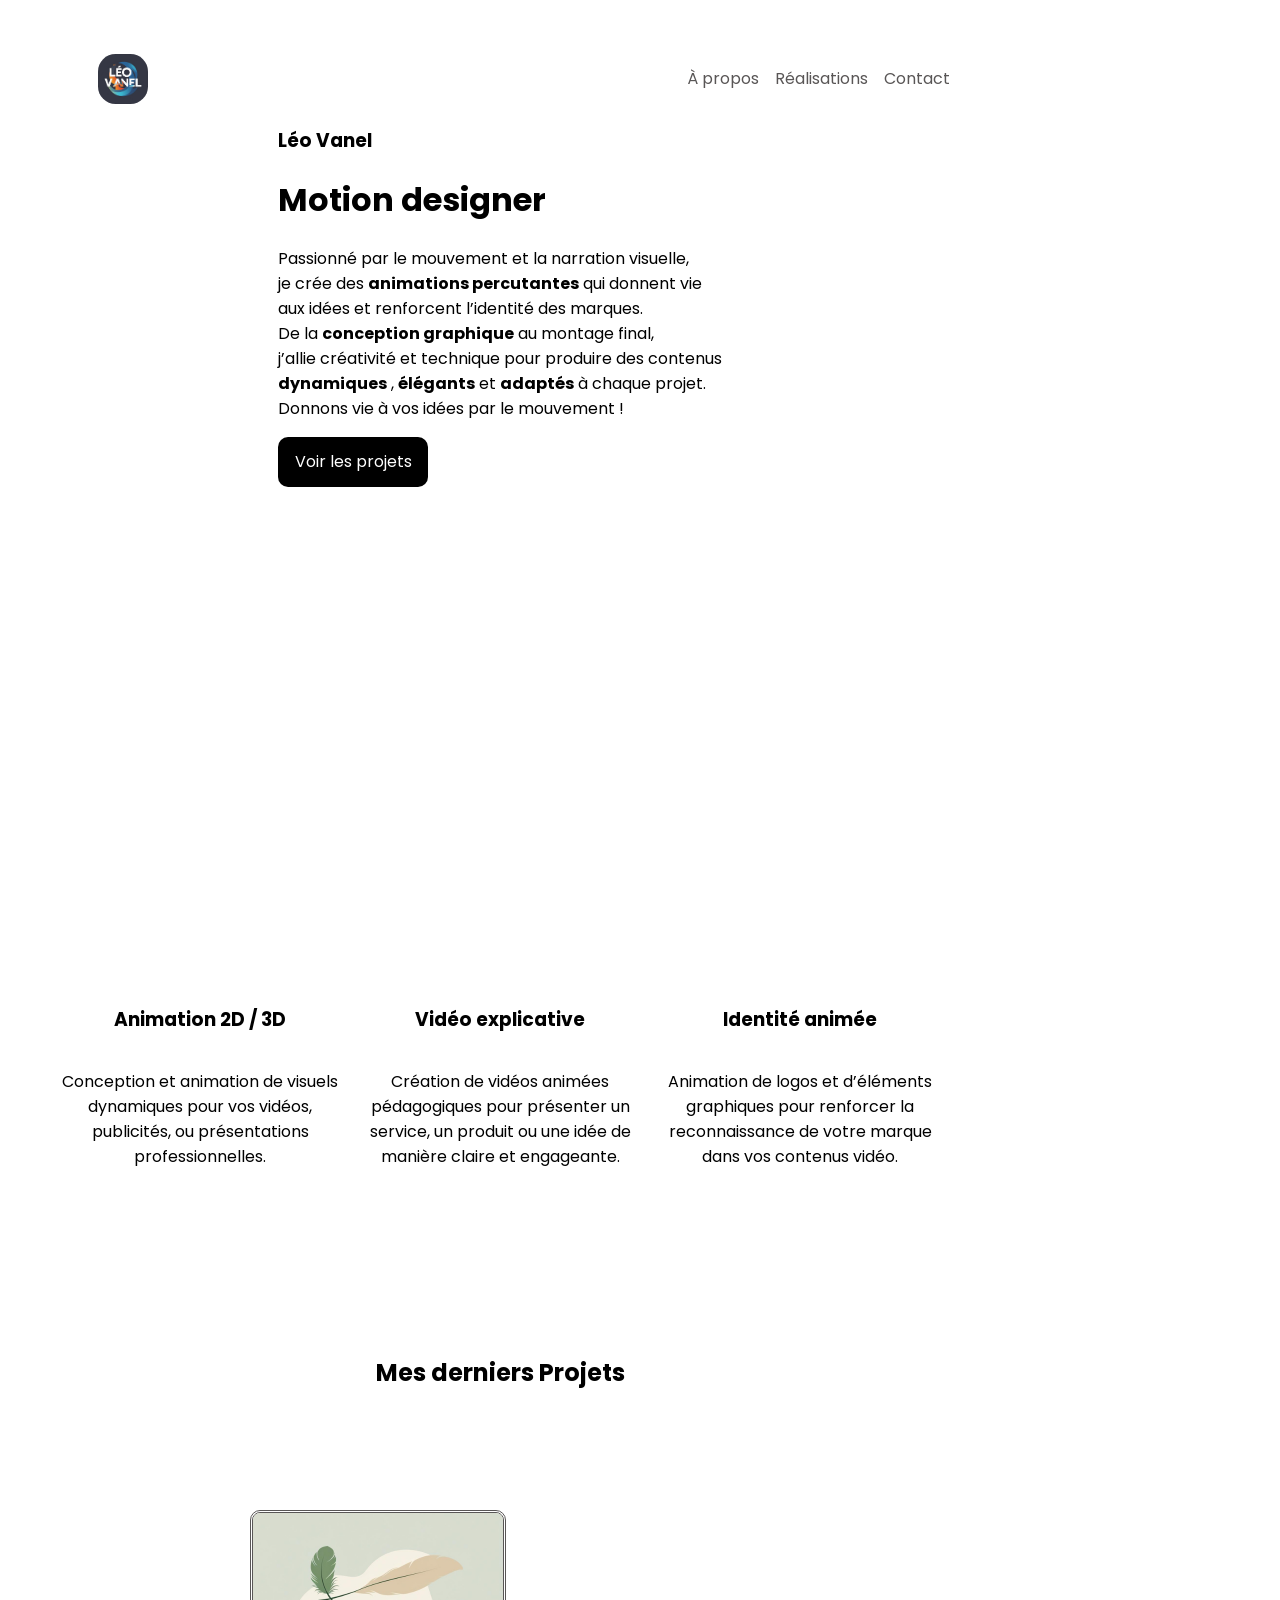
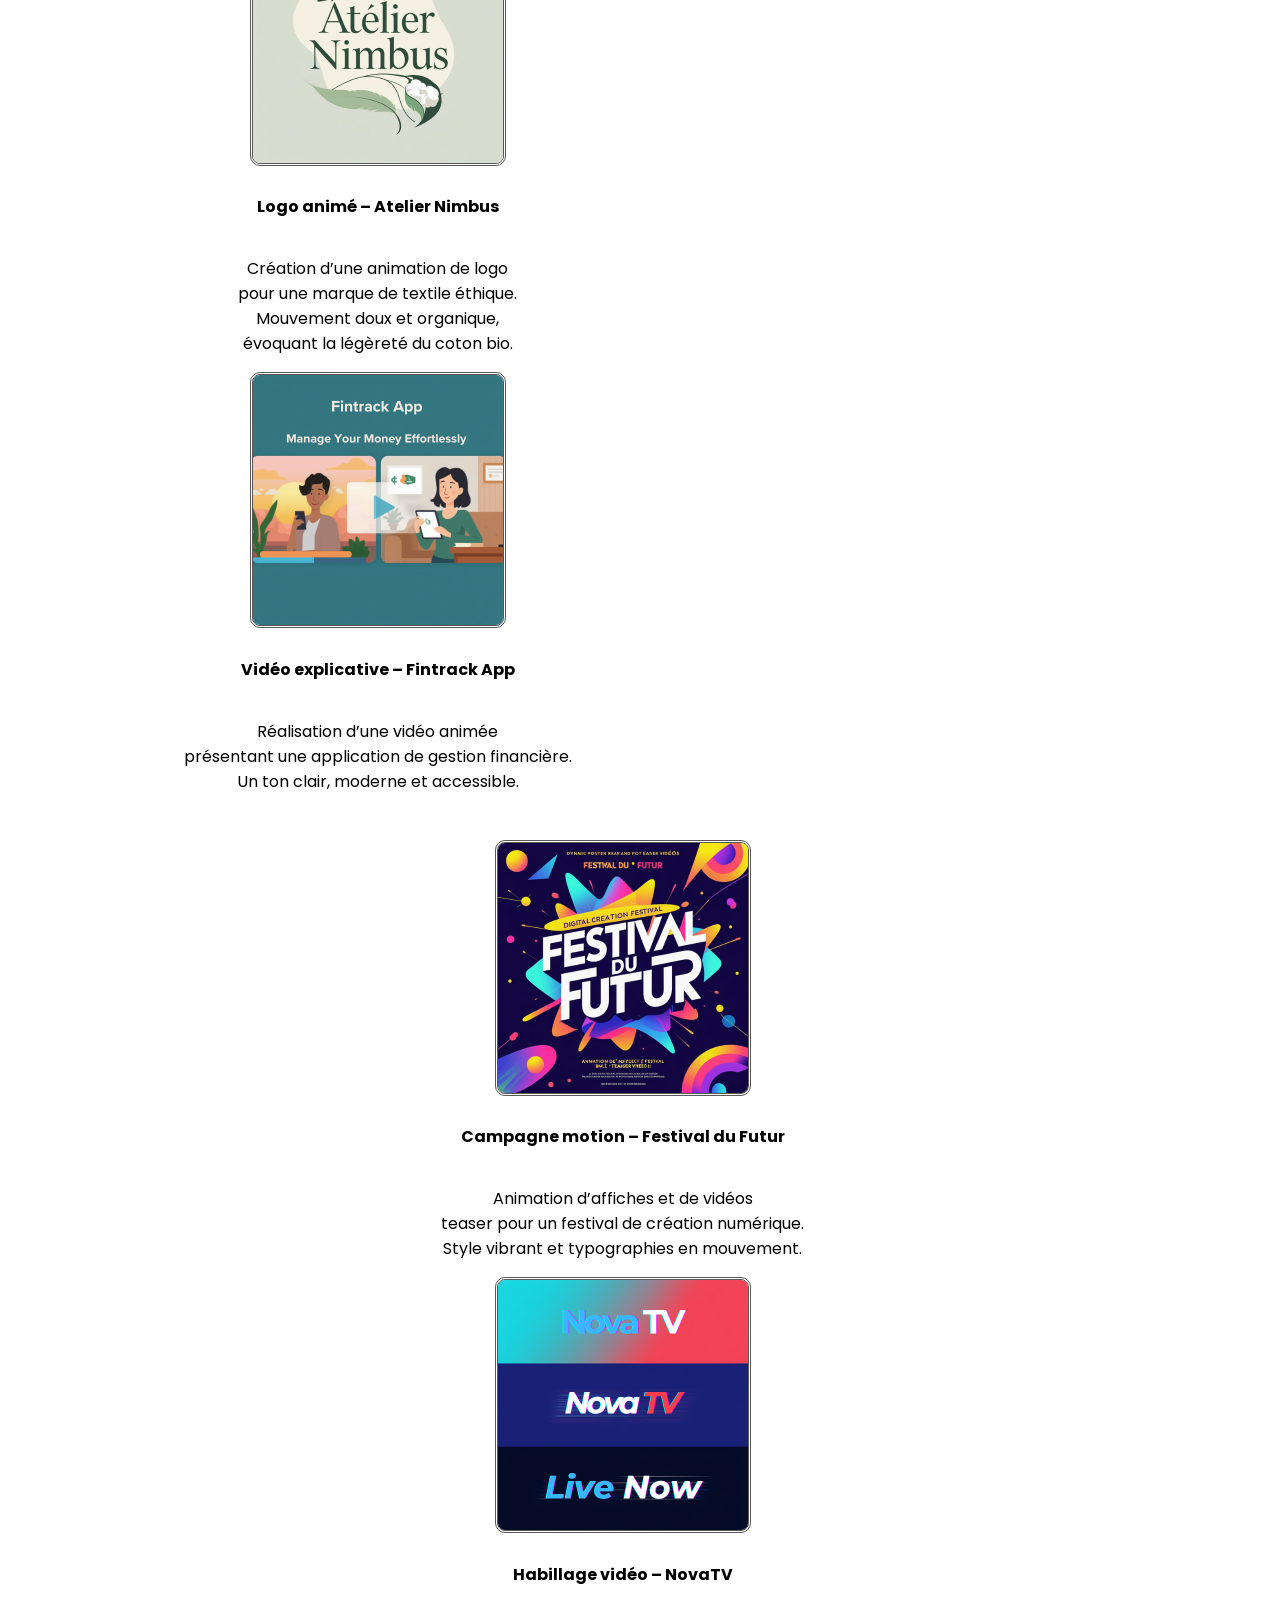
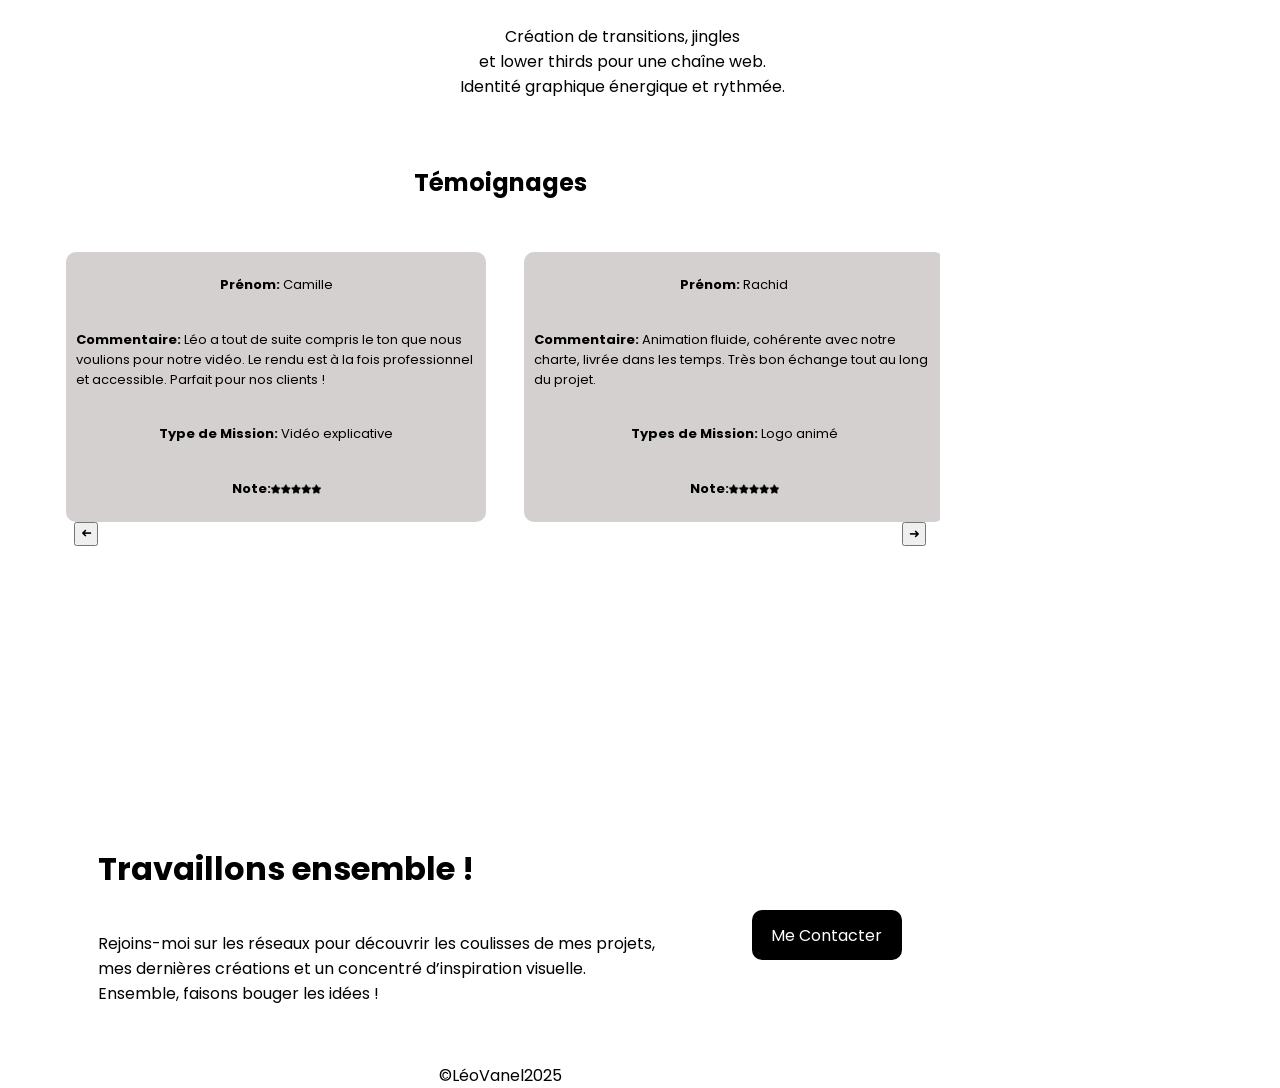
==== commit 3c549891: "up4" ====
--- a/index.html
+++ b/index.html
@@ -212,6 +212,25 @@
     <li class="item">
     <div class="temoignage">
             <p>
+                <strong>Prénom:</strong> Maxime
+            </p>
+            <p>
+             <strong>Commentaire:</strong> Vidéo explicative impeccable ! Claire, bien rythmée et très pro. Léo a fait un super travail !
+             </p>
+            <p>
+             <strong>Types de Mission:</strong> Vidéo explicative
+             </p>
+        <div class="note">
+            <p>
+            <strong>Note:</strong>
+            </p>
+            <img src="assets/images/evaluation (1).png" alt="">
+        </div>
+    </div>
+    </li>
+    <li class="item">
+    <div class="temoignage">
+            <p>
             <strong>Prénom:</strong> Élise
             </p>
             <p>
--- a/style.css
+++ b/style.css
@@ -5,6 +5,7 @@
 
 body, html {
     height:100vh;
+    width: 100vh;
 }
 
 a{
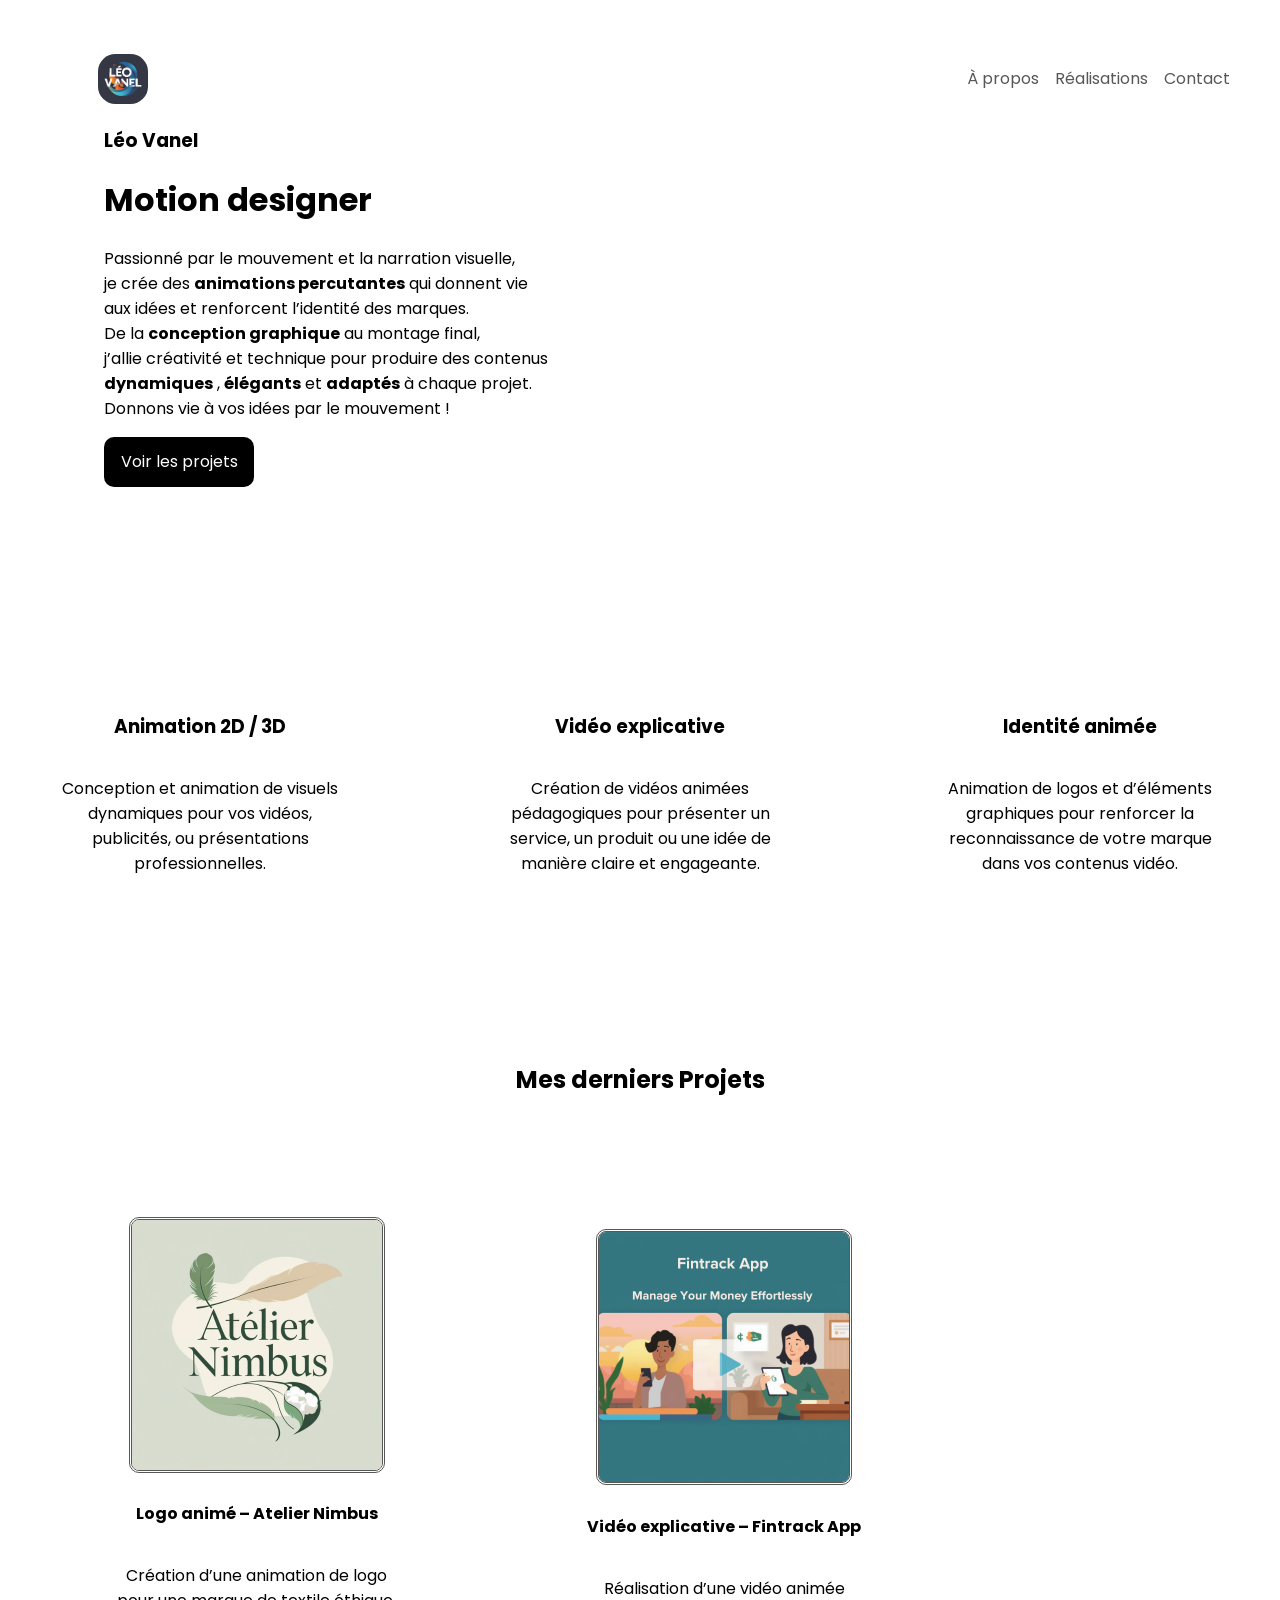
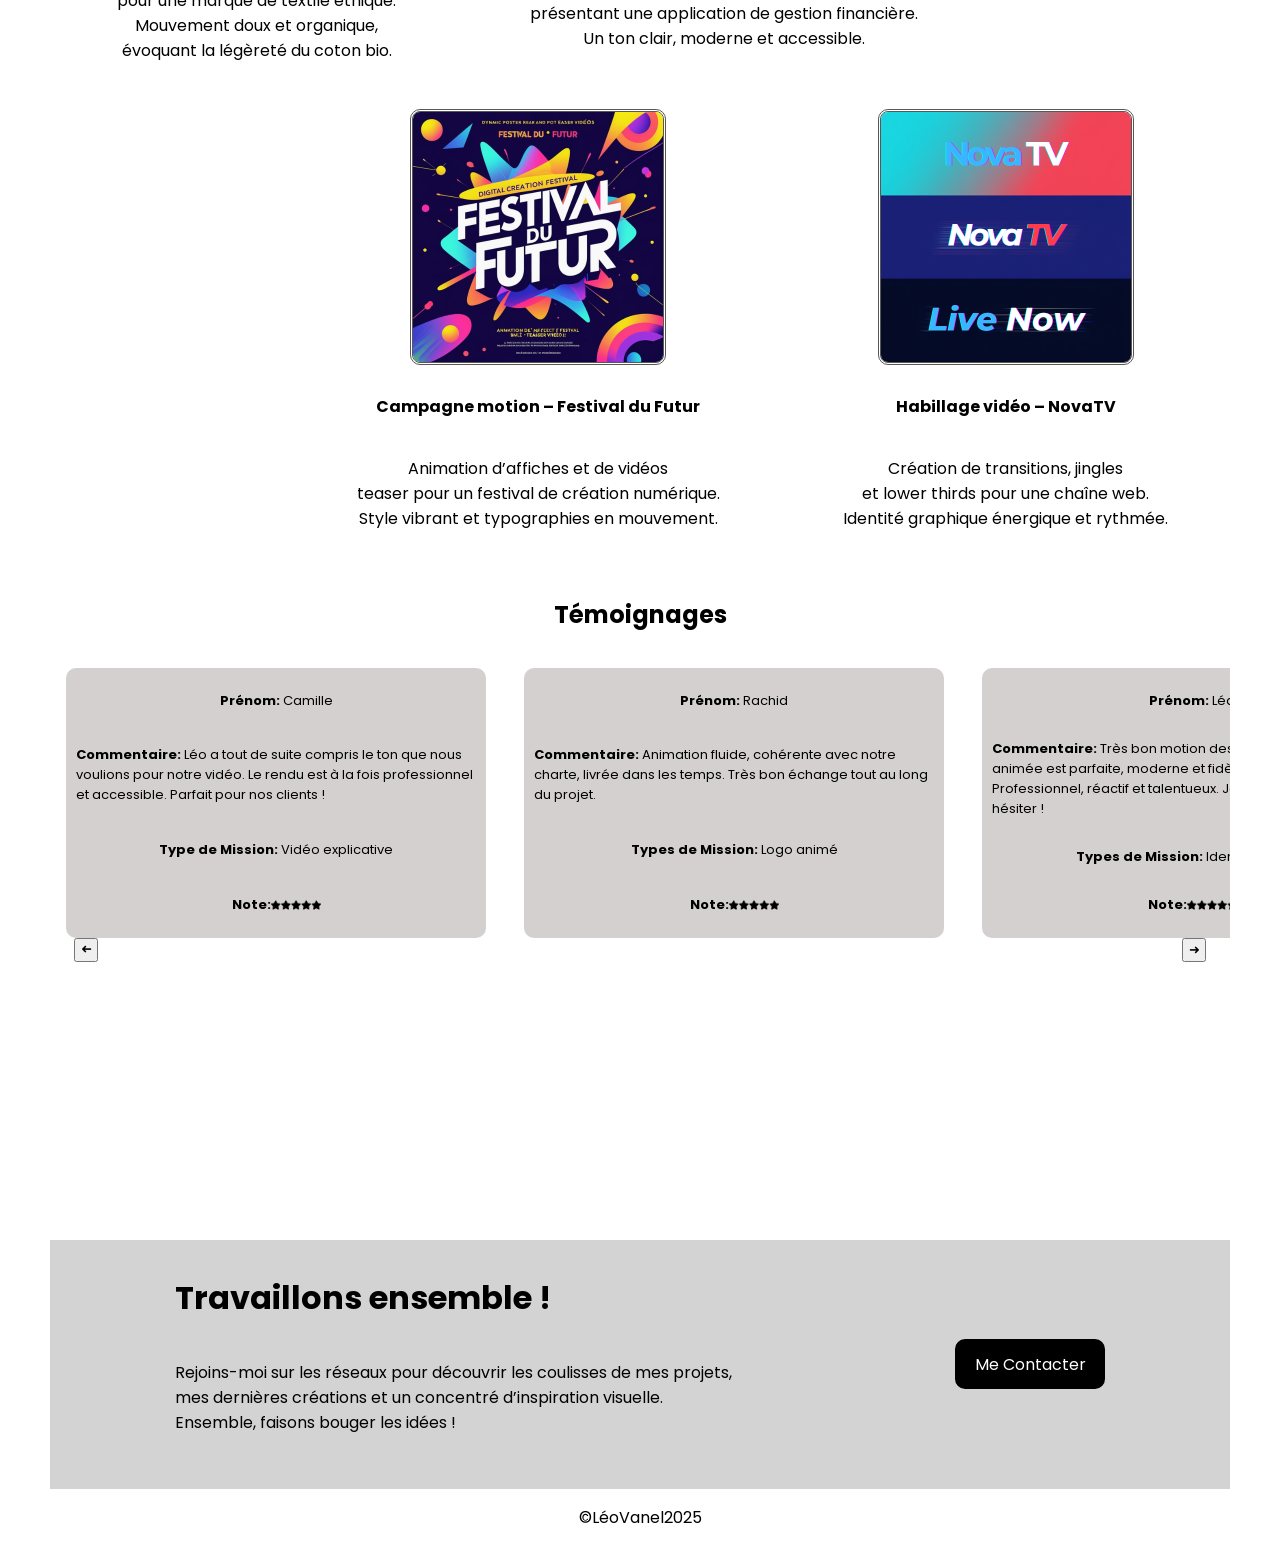
==== commit 95553433: "version finale1" ====
--- a/index.html
+++ b/index.html
@@ -51,9 +51,11 @@
 </header>
         <div class="competences">
             <div class="competence">
+                <a href="https://www.atelierdesevres.com/ressources/les-differences-entre-lanimation-2d-et-3d" target="_blank" >
                 <video autoplay muted loop>
                     <source src="assets/images/3d Gif Animation.mp4">
                 </video>
+                </a>
                 <h3>
                     Animation 2D / 3D
                 </h3>
@@ -63,9 +65,11 @@
                 </p>
             </div>
             <div class="competence">
+                <a href="https://livestorm.co/fr/glossaire-video/video-explicative" target="_blank" >
                 <video autoplay muted loop>
                     <source src="assets/images/Vidéo de présentation motion design pour MAYBE (30s).mp4">
                 </video>
+                </a>
                 <h3>
                     Vidéo explicative
                 </h3>
@@ -75,9 +79,11 @@
                 </p>
             </div>
             <div class="competence">
+                <a href="https://www.annikehodge.net/motion-idenities" target="_blank" >
                 <video autoplay muted loop>
                     <source src="assets/images/Logo Animation in After Effects.mp4">
                 </video>
+                </a>
                 <h3>
                     Identité animée
                 </h3>
@@ -224,7 +230,7 @@
             <p>
             <strong>Note:</strong>
             </p>
-            <img src="assets/images/evaluation (1).png" alt="">
+            <img src="assets/images/evaluation.png" alt="">
         </div>
     </div>
     </li>
--- a/style.css
+++ b/style.css
@@ -3,10 +3,6 @@
     font-family: "Poppins", sans-serif;
 }
 
-body, html {
-    height:100vh;
-    width: 100vh;
-}
 
 a{
     text-decoration: none;
@@ -192,12 +188,10 @@
 }
 
 .temoignages{
-    display: flex;
-    justify-content: space-between;
     gap: 10px;
-    align-items: center;
     position: relative;
 }
+
  .temoignage:hover{
     transform: scale(1.05);
 }
@@ -261,7 +255,6 @@
     gap:16px;
     justify-content: center;
     align-items: center;
-
  }
 
  .footer{
@@ -269,7 +262,8 @@
     justify-content: center;
     flex-direction: row;
     justify-content: space-around;
-    
+    background-color: lightgrey;
+    padding: 13px;
  }
  .foot{
     display: flex;
